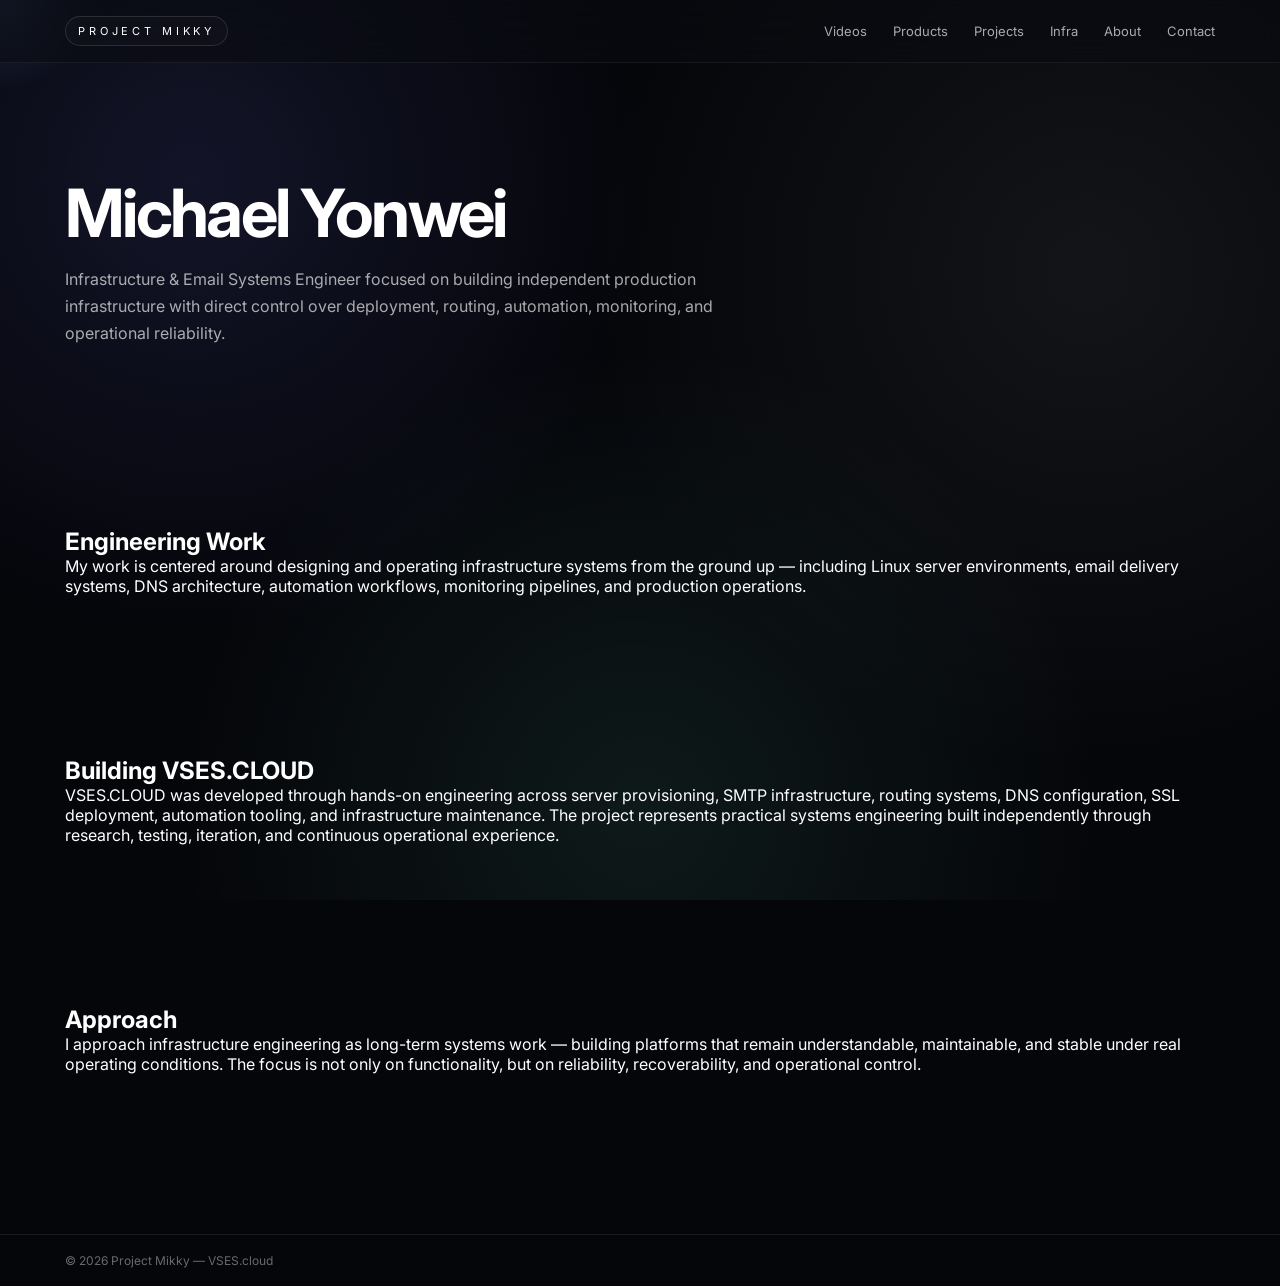
==== about.html @ 9a46f9a1 "Add files via upload" ====
<!DOCTYPE html>
<html lang="en">
<head>

<meta charset="UTF-8" />
<meta name="viewport" content="width=device-width, initial-scale=1.0"/>

<title>About | Project Mikky</title>

<link href="https://fonts.googleapis.com/css2?family=Inter:wght@300;400;500;600;700&display=swap" rel="stylesheet">
<link rel="stylesheet" href="assets/css/style.css">

</head>

<body>

<!-- BACKGROUND -->
<div class="bg"></div>

<!-- CURSOR -->
<div class="cursor" id="cursor"></div>

<!-- NAVIGATION -->
<nav>

    <div class="container nav-inner">

        <a href="index.html" class="logo">
            PROJECT MIKKY
        </a>

        <div class="nav-right">

            <a href="videos.html">Videos</a>
            <a href="products.html">Products</a>
            <a href="projects.html">Projects</a>
            <a href="infra.html">Infra</a>
            <a href="about.html">About</a>
            <a href="contact.html">Contact</a>

        </div>

    </div>

</nav>

<!-- HERO -->
<section class="hero container reveal">

    <h1>
        Michael Yonwei
    </h1>

    <p>
        Infrastructure & Email Systems Engineer focused on building independent
        production infrastructure with direct control over deployment,
        routing, automation, monitoring, and operational reliability.
    </p>

</section>

<!-- SECTION -->
<section class="section container reveal">

    <h2>
        Engineering Work
    </h2>

    <p>
        My work is centered around designing and operating infrastructure systems
        from the ground up — including Linux server environments, email delivery
        systems, DNS architecture, automation workflows, monitoring pipelines,
        and production operations.
    </p>

</section>

<!-- SECTION -->
<section class="section container reveal">

    <h2>
        Building VSES.CLOUD
    </h2>

    <p>
        VSES.CLOUD was developed through hands-on engineering across server provisioning,
        SMTP infrastructure, routing systems, DNS configuration, SSL deployment,
        automation tooling, and infrastructure maintenance.
        The project represents practical systems engineering built independently
        through research, testing, iteration, and continuous operational experience.
    </p>

</section>

<!-- SECTION -->
<section class="section container reveal">

    <h2>
        Approach
    </h2>

    <p>
        I approach infrastructure engineering as long-term systems work —
        building platforms that remain understandable, maintainable,
        and stable under real operating conditions.
        The focus is not only on functionality, but on reliability,
        recoverability, and operational control.
    </p>

</section>

<!-- FOOTER -->
<footer>

    <div class="container">
        © 2026 Project Mikky — VSES.cloud
    </div>

</footer>

<!-- JS -->
<script src="assets/js/main.js"></script>

</body>
</html>
---- assets/css/style.css ----
*{
    margin:0;
    padding:0;
    box-sizing:border-box;
}

html{
    scroll-behavior:smooth;
}

body{
    font-family:Inter,sans-serif;
    background:#05060a;
    color:#fff;
    overflow-x:hidden;
}

/* BACKGROUND */

.bg{
    position:fixed;
    inset:0;
    background:
        radial-gradient(circle at 15% 20%, rgba(120,120,255,0.12), transparent 35%),
        radial-gradient(circle at 85% 30%, rgba(255,255,255,0.06), transparent 40%),
        radial-gradient(circle at 50% 90%, rgba(120,255,200,0.08), transparent 45%),
        #05060a;
    z-index:0;
}

.bg::after{
    content:"";
    position:absolute;
    inset:0;
    background-image:
        linear-gradient(rgba(255,255,255,0.04) 1px, transparent 1px),
        linear-gradient(90deg, rgba(255,255,255,0.04) 1px, transparent 1px);
    background-size:60px 60px;
    opacity:0.05;
}

/* CURSOR */

.cursor{
    position:fixed;
    width:220px;
    height:220px;
    border-radius:50%;
    pointer-events:none;
    background:radial-gradient(circle, rgba(120,180,255,0.15), transparent 60%);
    transform:translate(-50%,-50%);
    transition:transform 0.08s linear;
    z-index:1;
}

/* CONTAINER */

.container{
    width:min(1150px,92vw);
    margin:0 auto;
    position:relative;
    z-index:2;
}

/* NAVIGATION */

nav{
    position:fixed;
    top:0;
    width:100%;
    padding:16px 0;
    background:rgba(10,12,18,0.55);
    backdrop-filter:blur(20px);
    border-bottom:1px solid rgba(255,255,255,0.06);
    z-index:1000;
}

.nav-inner{
    display:flex;
    justify-content:space-between;
    align-items:center;
}

/* LOGO */

.logo{
    font-size:11px;
    letter-spacing:0.35em;
    padding:7px 12px;
    border:1px solid rgba(255,255,255,0.12);
    border-radius:999px;
    color:#fff;
    background:rgba(255,255,255,0.02);
    text-decoration:none;
    transition:0.2s;
}

.logo:hover{
    border-color:rgba(255,255,255,0.25);
}

/* NAV LINKS */

.nav-right{
    display:flex;
    gap:26px;
}

.nav-right a{
    font-size:13px;
    color:rgba(255,255,255,0.65);
    text-decoration:none;
    transition:0.2s;
}

.nav-right a:hover{
    color:#fff;
}

/* HERO */

.hero{
    padding:180px 0 100px;
}

.hero h1{
    font-size:clamp(44px,5.2vw,84px);
    line-height:1.02;
    letter-spacing:-0.04em;
    max-width:950px;
}

.hero h1 span{
    background:linear-gradient(90deg,#8aa7ff,#7cf7d4);
    -webkit-background-clip:text;
    -webkit-text-fill-color:transparent;
}

.hero p{
    margin-top:18px;
    max-width:680px;
    color:rgba(255,255,255,0.65);
    font-size:16px;
    line-height:1.7;
}

/* PAGE HERO */

.page-hero{
    padding:170px 0 70px;
}

.page-title{
    font-size:clamp(42px,5vw,72px);
    line-height:1;
    letter-spacing:-0.04em;
}

.page-subtitle{
    margin-top:18px;
    max-width:760px;
    color:rgba(255,255,255,0.65);
    font-size:16px;
    line-height:1.8;
}

/* SECTION */

.section{
    padding:80px 0;
}

/* GRID */

.grid{
    display:grid;
    grid-template-columns:repeat(auto-fit,minmax(320px,1fr));
    gap:24px;
}

/* CARD */

.card{
    background:rgba(255,255,255,0.03);
    border:1px solid rgba(255,255,255,0.08);
    border-radius:22px;
    overflow:hidden;
    backdrop-filter:blur(12px);
    transition:0.3s ease;
}

.card:hover{
    transform:translateY(-6px);
    border-color:rgba(140,180,255,0.25);
}

.card img{
    width:100%;
    display:block;
}

.card-content{
    padding:22px;
}

.card-content h3{
    margin-bottom:12px;
    font-size:20px;
}

.card-content p{
    color:rgba(255,255,255,0.65);
    line-height:1.7;
    font-size:15px;
}

/* CONTACT */

.contact a{
    margin-right:18px;
    color:rgba(255,255,255,0.7);
    text-decoration:none;
    display:inline-flex;
    align-items:center;
    gap:8px;
    transition:0.2s;
}

.contact a:hover{
    color:#fff;
}

/* FOOTER */

footer{
    border-top:1px solid rgba(255,255,255,0.08);
    padding:18px 0;
    margin-top:80px;
    color:rgba(255,255,255,0.4);
    font-size:12px;
}

/* REVEAL */

.reveal{
    opacity:0;
    transform:translateY(18px);
    transition:0.9s ease;
}

.reveal.visible{
    opacity:1;
    transform:translateY(0);
}

/* MOBILE */

@media(max-width:900px){

    .nav-right{
        gap:18px;
    }

}

@media(max-width:768px){

    .hero{
        padding:150px 0 70px;
    }

    .hero h1{
        font-size:clamp(38px,10vw,58px);
    }

    .hero p{
        font-size:15px;
    }

    .page-hero{
        padding:150px 0 60px;
    }

    .page-title{
        font-size:42px;
    }

    .page-subtitle{
        font-size:15px;
    }

    .nav-inner{
        flex-direction:column;
        gap:16px;
    }

    .nav-right{
        flex-wrap:wrap;
        justify-content:center;
        gap:14px;
    }

    .nav-right a{
        font-size:12px;
    }

    .grid{
        grid-template-columns:1fr;
    }

}

@media(max-width:480px){

    .hero{
        padding-top:145px;
    }

    .hero h1{
        line-height:1.08;
    }

    .section{
        padding:60px 0;
    }

}
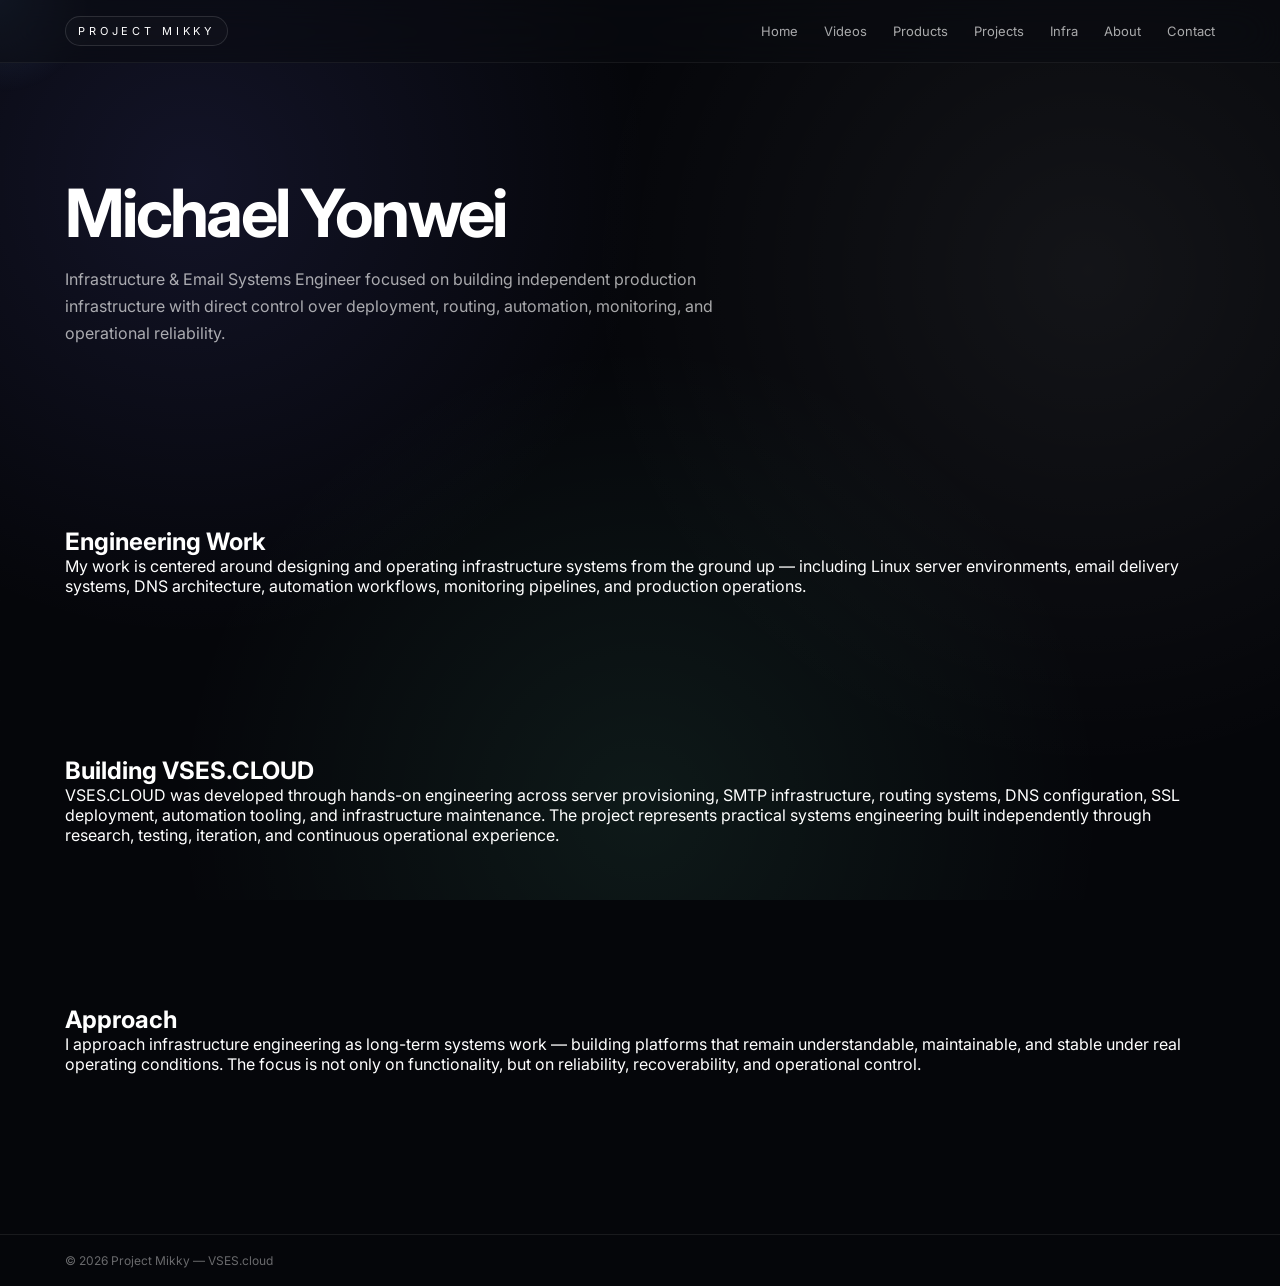
==== commit 821c4f10: "Add files via upload" ====
--- a/about.html
+++ b/about.html
@@ -31,11 +31,12 @@
 
         <div class="nav-right">
 
+            <a href="index.html">Home</a>
             <a href="videos.html">Videos</a>
             <a href="products.html">Products</a>
             <a href="projects.html">Projects</a>
             <a href="infra.html">Infra</a>
-            <a href="about.html">About</a>
+            <a href="about.html" aria-current="page">About</a>
             <a href="contact.html">Contact</a>
 
         </div>
